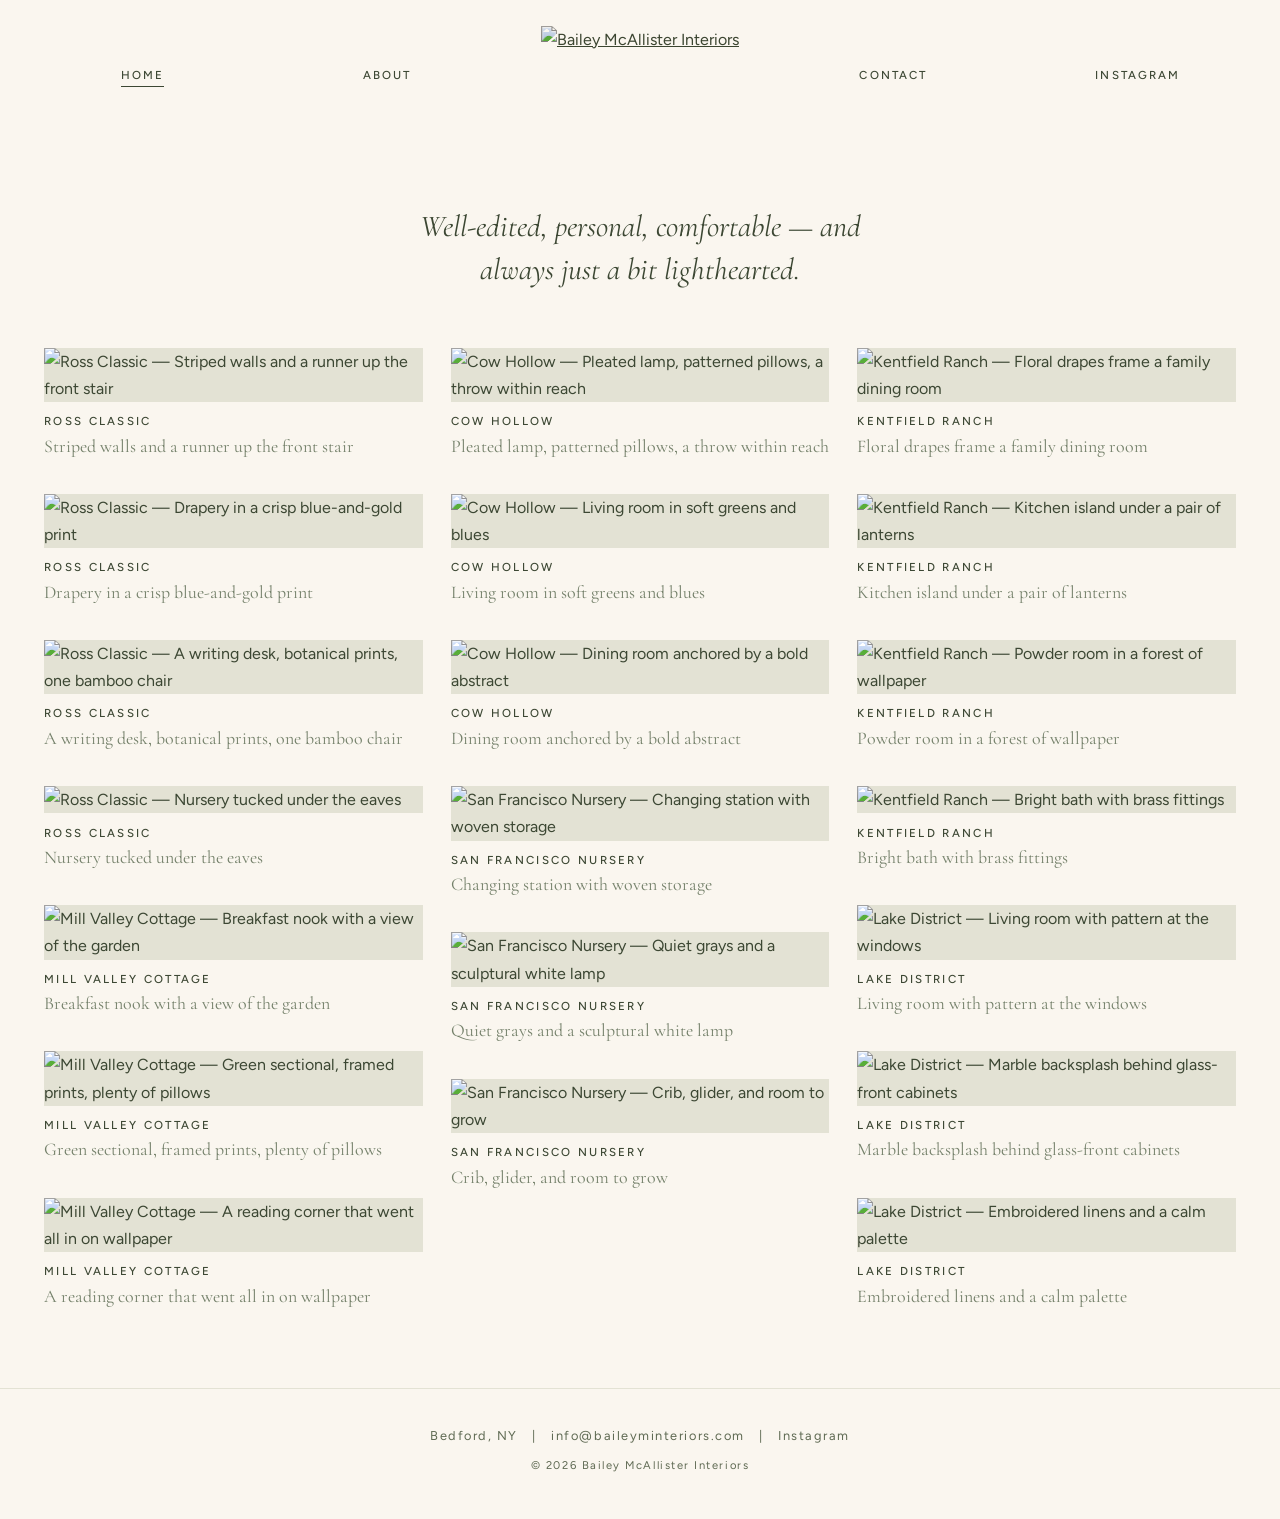
==== index.html @ af2b1b15 "Bigger logo on mobile Co-Authored-By: Claude Opus 5.5 <noreply@anthropic.com> Claude-Session: https:" ====
<!DOCTYPE html>
<html lang="en">
<head>
<meta charset="utf-8">
<meta name="viewport" content="width=device-width, initial-scale=1">
<title>Bailey McAllister Interiors</title>
<meta name="description" content="Bailey McAllister Interiors — interior design based in Bedford, NY.">
<link rel="icon" href="https://images.squarespace-cdn.com/content/v1/5e2e0a40505e2f041271f1c3/1580076147062-CG2EL4K2B5NQVTLT4PPC/BMI_Logo.png?format=750w">
<link rel="preconnect" href="https://fonts.googleapis.com">
<link rel="preconnect" href="https://fonts.gstatic.com" crossorigin>
<link href="https://fonts.googleapis.com/css2?family=Cormorant+Garamond:ital,wght@0,400;1,400&family=Figtree:wght@400;500&display=swap" rel="stylesheet">
<link rel="stylesheet" href="style.css?v=9">
</head>
<body>
<header class="site-header">
  <nav class="nav">
    <span class="slot"><a href="index.html" aria-current="page">Home</a></span>
    <span class="slot"><a href="about.html">About</a></span>
    <a class="logo" href="index.html"><img src="https://images.squarespace-cdn.com/content/v1/5e2e0a40505e2f041271f1c3/1580076147062-CG2EL4K2B5NQVTLT4PPC/BMI_Logo.png?format=750w" alt="Bailey McAllister Interiors"></a>
    <span class="slot"><a href="contact.html">Contact</a></span>
    <span class="slot"><a href="https://www.instagram.com/baileymcallisterinteriors/" target="_blank" rel="noopener">Instagram</a></span>
  </nav>
</header>
<main>
<p class="intro">Well-edited, personal, comfortable — and always just a bit lighthearted.</p>
<section class="gallery">
  <figure><img src="https://images.squarespace-cdn.com/content/v1/5e2e0a40505e2f041271f1c3/4fbb2187-980e-4390-8f5a-5348cb3e3a10/1+bailey-mcallister-interiors-alexander-1185.jpg?format=1000w" alt="Ross Classic — Striped walls and a runner up the front stair"><figcaption><strong>Ross Classic</strong>Striped walls and a runner up the front stair</figcaption></figure>
  <figure><img src="https://images.squarespace-cdn.com/content/v1/5e2e0a40505e2f041271f1c3/7512aab7-9296-4982-a795-554497046baf/5+bailey-mcallister-interiors-alexander-6210.jpg?format=1000w" alt="Ross Classic — Drapery in a crisp blue-and-gold print"><figcaption><strong>Ross Classic</strong>Drapery in a crisp blue-and-gold print</figcaption></figure>
  <figure><img src="https://images.squarespace-cdn.com/content/v1/5e2e0a40505e2f041271f1c3/8a47ce53-6460-4fdb-a033-84047937b92c/9.5+bailey-mcallister-interiors-alexander-6151.jpg?format=1000w" alt="Ross Classic — A writing desk, botanical prints, one bamboo chair"><figcaption><strong>Ross Classic</strong>A writing desk, botanical prints, one bamboo chair</figcaption></figure>
  <figure><img src="https://images.squarespace-cdn.com/content/v1/5e2e0a40505e2f041271f1c3/e3b89e78-4829-49c2-b36e-e7e2da2de53f/13+bailey-mcallister-interiors-alexander-1055.jpg?format=1000w" alt="Ross Classic — Nursery tucked under the eaves"><figcaption><strong>Ross Classic</strong>Nursery tucked under the eaves</figcaption></figure>
  <figure><img src="https://images.squarespace-cdn.com/content/v1/5e2e0a40505e2f041271f1c3/3e4894de-c7c4-4b51-b1d3-e9dac29f270b/4+bailey-mcallister-interiors-0494.jpg?format=1000w" alt="Mill Valley Cottage — Breakfast nook with a view of the garden"><figcaption><strong>Mill Valley Cottage</strong>Breakfast nook with a view of the garden</figcaption></figure>
  <figure><img src="https://images.squarespace-cdn.com/content/v1/5e2e0a40505e2f041271f1c3/989e9b7f-94e4-4d75-bd00-1a64913070bc/2+bailey-mcallister-interiors-0419+COVER+SHOT+FOR+PROJECT.jpg?format=1000w" alt="Mill Valley Cottage — Green sectional, framed prints, plenty of pillows"><figcaption><strong>Mill Valley Cottage</strong>Green sectional, framed prints, plenty of pillows</figcaption></figure>
  <figure><img src="https://images.squarespace-cdn.com/content/v1/5e2e0a40505e2f041271f1c3/da4ce82d-9734-4de1-bb48-2044362b7ca5/7+bailey-mcallister-interiors-luce-5408-1.jpg?format=1000w" alt="Mill Valley Cottage — A reading corner that went all in on wallpaper"><figcaption><strong>Mill Valley Cottage</strong>A reading corner that went all in on wallpaper</figcaption></figure>
  <figure><img src="https://images.squarespace-cdn.com/content/v1/5e2e0a40505e2f041271f1c3/1582687924922-5L5PGG5ARGXIVQK1V7JY/8814WEB.jpg?format=1000w" alt="Cow Hollow — Pleated lamp, patterned pillows, a throw within reach"><figcaption><strong>Cow Hollow</strong>Pleated lamp, patterned pillows, a throw within reach</figcaption></figure>
  <figure><img src="https://images.squarespace-cdn.com/content/v1/5e2e0a40505e2f041271f1c3/1582687924894-C494LALZ639DC7YIYTBY/8718WEB.jpg?format=1000w" alt="Cow Hollow — Living room in soft greens and blues"><figcaption><strong>Cow Hollow</strong>Living room in soft greens and blues</figcaption></figure>
  <figure><img src="https://images.squarespace-cdn.com/content/v1/5e2e0a40505e2f041271f1c3/1582687925018-6FK4EUKJ6QAFSIX44JXG/8778WEB.jpg?format=1000w" alt="Cow Hollow — Dining room anchored by a bold abstract"><figcaption><strong>Cow Hollow</strong>Dining room anchored by a bold abstract</figcaption></figure>
  <figure><img src="https://images.squarespace-cdn.com/content/v1/5e2e0a40505e2f041271f1c3/1581297048466-TQHAI57KYFR06NS85Q4U/13.jpg?format=1000w" alt="San Francisco Nursery — Changing station with woven storage"><figcaption><strong>San Francisco Nursery</strong>Changing station with woven storage</figcaption></figure>
  <figure><img src="https://images.squarespace-cdn.com/content/v1/5e2e0a40505e2f041271f1c3/1580703978927-9Z0AMPI29IPDP7T8F42F/18.jpg?format=1000w" alt="San Francisco Nursery — Quiet grays and a sculptural white lamp"><figcaption><strong>San Francisco Nursery</strong>Quiet grays and a sculptural white lamp</figcaption></figure>
  <figure><img src="https://images.squarespace-cdn.com/content/v1/5e2e0a40505e2f041271f1c3/4511f4c9-dba2-46d9-8907-3604baf53405/Nursery+Cover..jpg?format=1000w" alt="San Francisco Nursery — Crib, glider, and room to grow"><figcaption><strong>San Francisco Nursery</strong>Crib, glider, and room to grow</figcaption></figure>
  <figure><img src="https://images.squarespace-cdn.com/content/v1/5e2e0a40505e2f041271f1c3/fe47d94e-05dc-49c7-b007-6838399dcdf9/2+0386aWEB+COVER+PAGE+FOR+PROJECT.jpg?format=1000w" alt="Kentfield Ranch — Floral drapes frame a family dining room"><figcaption><strong>Kentfield Ranch</strong>Floral drapes frame a family dining room</figcaption></figure>
  <figure><img src="https://images.squarespace-cdn.com/content/v1/5e2e0a40505e2f041271f1c3/6046aa11-7228-4f25-84f3-2d43abcb0103/3+0073aWEB+.jpg?format=1000w" alt="Kentfield Ranch — Kitchen island under a pair of lanterns"><figcaption><strong>Kentfield Ranch</strong>Kitchen island under a pair of lanterns</figcaption></figure>
  <figure><img src="https://images.squarespace-cdn.com/content/v1/5e2e0a40505e2f041271f1c3/8639f5df-6551-4de6-8fa5-f1b2249171bb/7+0664aWEB.jpg?format=1000w" alt="Kentfield Ranch — Powder room in a forest of wallpaper"><figcaption><strong>Kentfield Ranch</strong>Powder room in a forest of wallpaper</figcaption></figure>
  <figure><img src="https://images.squarespace-cdn.com/content/v1/5e2e0a40505e2f041271f1c3/23ab6248-ada9-4fb2-b120-c6d9e3b7f9df/10+0137aWEB.jpg?format=1000w" alt="Kentfield Ranch — Bright bath with brass fittings"><figcaption><strong>Kentfield Ranch</strong>Bright bath with brass fittings</figcaption></figure>
  <figure><img src="https://images.squarespace-cdn.com/content/v1/5e2e0a40505e2f041271f1c3/58f8745f-18f2-4dc6-8d9b-376fec28ee94/1+BaileyMcAllisterInteriors_23rdAve1322-FINAL.jpg?format=1000w" alt="Lake District — Living room with pattern at the windows"><figcaption><strong>Lake District</strong>Living room with pattern at the windows</figcaption></figure>
  <figure><img src="https://images.squarespace-cdn.com/content/v1/5e2e0a40505e2f041271f1c3/c27cfcf3-fff6-42e8-93df-5e42ef8550ee/6+BaileyMcAllisterInteriors_23rdAve1407-FINAL+%281%29.jpg?format=1000w" alt="Lake District — Marble backsplash behind glass-front cabinets"><figcaption><strong>Lake District</strong>Marble backsplash behind glass-front cabinets</figcaption></figure>
  <figure><img src="https://images.squarespace-cdn.com/content/v1/5e2e0a40505e2f041271f1c3/8309962d-c5f6-4d54-8d23-23e6c92d0368/8+BaileyMcAllisterInteriors_23rdAve1249-FINAL.jpg?format=1000w" alt="Lake District — Embroidered linens and a calm palette"><figcaption><strong>Lake District</strong>Embroidered linens and a calm palette</figcaption></figure>
</section>
</main>
<footer class="site-footer">
  Bedford, NY<span class="sep">|</span><a href="mailto:info@baileyminteriors.com">info@baileyminteriors.com</a><span class="sep">|</span><a href="https://www.instagram.com/baileymcallisterinteriors/" target="_blank" rel="noopener">Instagram</a>
  <small>&copy; <span class="yr">2026</span> Bailey McAllister Interiors</small>
  <script>document.querySelectorAll(".yr").forEach(e => e.textContent = new Date().getFullYear());</script>
</footer>
</body>
</html>
---- style.css ----
:root {
  --ink: #3c4733;
  --muted: #5f6a53;
  --line: #e3e2d4;
  --bg: #faf6ef;
  --serif: "Cormorant Garamond", Georgia, serif;
  --sans: "Figtree", "Helvetica Neue", Arial, sans-serif;
}
* { box-sizing: border-box; }
html, body { margin: 0; }
body {
  background: var(--bg);
  color: var(--ink);
  font-family: var(--sans);
  font-weight: 400;
  font-size: 16px;
  line-height: 1.7;
  -webkit-font-smoothing: antialiased;
}
a { color: inherit; }
img { display: block; max-width: 100%; }

/* Header — fixed, logo centered, links spread evenly (Henley-style) */
.site-header {
  position: fixed;
  inset: 0 0 auto 0;
  z-index: 10;
  background: var(--bg);
  padding: 1.6rem 1.25rem 1.3rem;
}
.nav {
  display: grid;
  grid-template-columns: 1fr 1fr auto 1fr 1fr;
  align-items: center;
  max-width: 1400px;
  margin: 0 auto;
}
.slot { text-align: center; }
.logo { padding: 0 2rem; }
.logo img { height: 96px; width: auto; mix-blend-mode: multiply; }
.nav .slot a {
  text-decoration: none;
  font-size: .72rem;
  font-weight: 500;
  letter-spacing: .18em;
  text-transform: uppercase;
  padding-bottom: 4px;
  border-bottom: 1px solid transparent;
  transition: border-color .2s;
}
.nav .slot a:hover, .nav .slot a[aria-current="page"] { border-color: currentColor; }

/* guard for stale cached pages from the first version */
.site-header svg { width: 18px; height: 18px; }

main { max-width: 1240px; margin: 0 auto; padding: calc(96px + 2.9rem + 3.5rem) 1.5rem 5rem; }

/* Home gallery */
.intro {
  text-align: center;
  font-family: var(--serif);
  font-size: clamp(1.4rem, 2.6vw, 1.9rem);
  font-weight: 400;
  font-style: italic;
  max-width: 34ch;
  margin: .5rem auto 3.5rem;
  line-height: 1.4;
}
.gallery {
  columns: 3 320px;
  column-gap: 1.75rem;
}
.gallery figure {
  break-inside: avoid;
  margin: 0 0 2.25rem;
}
.gallery img { width: 100%; height: auto; background: var(--line); }
.gallery figcaption {
  margin-top: .7rem;
  font-family: var(--serif);
  font-size: 1.12rem;
  line-height: 1.35;
  color: #74806a;
}
.gallery figcaption strong {
  display: block;
  margin-bottom: .2rem;
  color: var(--ink);
  font-family: var(--sans);
  font-weight: 500;
  font-size: .72rem;
  line-height: 1.5;
  letter-spacing: .2em;
  text-transform: uppercase;
}

/* About */
.about {
  display: grid;
  grid-template-columns: minmax(0, 5fr) minmax(0, 6fr);
  gap: 4rem;
  align-items: start;
  max-width: 1080px;
  margin: 1rem auto 0;
}
.about img { width: 100%; height: auto; }
.about h1, .contact h1 {
  font-family: var(--serif);
  font-weight: 400;
  font-size: 2.6rem;
  margin: 0 0 1.25rem;
  line-height: 1.15;
}
.about p { margin: 0 0 1.2rem; }

/* Contact */
.contact { text-align: center; max-width: 560px; margin: 3rem auto; }
.contact p { color: var(--ink); }
.button {
  display: inline-block;
  margin-top: 1.5rem;
  padding: .95rem 2.2rem;
  border: 1px solid var(--ink);
  text-decoration: none;
  font-size: .78rem;
  letter-spacing: .22em;
  text-transform: uppercase;
  transition: background .2s, color .2s;
}
.button:hover { background: var(--ink); color: var(--bg); }

/* Footer */
.site-footer {
  border-top: 1px solid var(--line);
  padding: 2.25rem 1.5rem 2.75rem;
  text-align: center;
  font-size: .8rem;
  letter-spacing: .12em;
  color: var(--muted);
}
.site-footer a { text-decoration: none; }
.site-footer a:hover { color: var(--ink); }
.site-footer .sep { margin: 0 .9rem; }
.site-footer small { display: block; margin-top: .6rem; font-size: .7rem; }

@media (max-width: 760px) {
  .about { grid-template-columns: 1fr; gap: 2rem; }
  .about h1, .contact h1 { font-size: 2.1rem; }
}

/* Phones: logo on its own row, four links evenly beneath */
@media (max-width: 600px) {
  .site-header { padding: 1rem .75rem .8rem; }
  .nav {
    grid-template-columns: repeat(4, 1fr);
    grid-template-areas: "logo logo logo logo";
    row-gap: .8rem;
  }
  .logo { grid-area: logo; justify-self: center; padding: 0; }
  .logo img { height: 84px; }
  .nav .slot a { font-size: .66rem; letter-spacing: .12em; }
  main { padding: calc(84px + 1.8rem + 1.6rem + 2.5rem) 1.1rem 3.5rem; }
  .intro { margin-bottom: 2.25rem; }
  .gallery { columns: 1; }
  .gallery figure { margin-bottom: 1.75rem; }
  .contact { margin: 1.5rem auto; }
  .button { padding: .9rem 1.2rem; letter-spacing: .14em; font-size: .72rem; max-width: 100%; }
  .site-footer .sep { display: block; height: .35rem; visibility: hidden; }
}
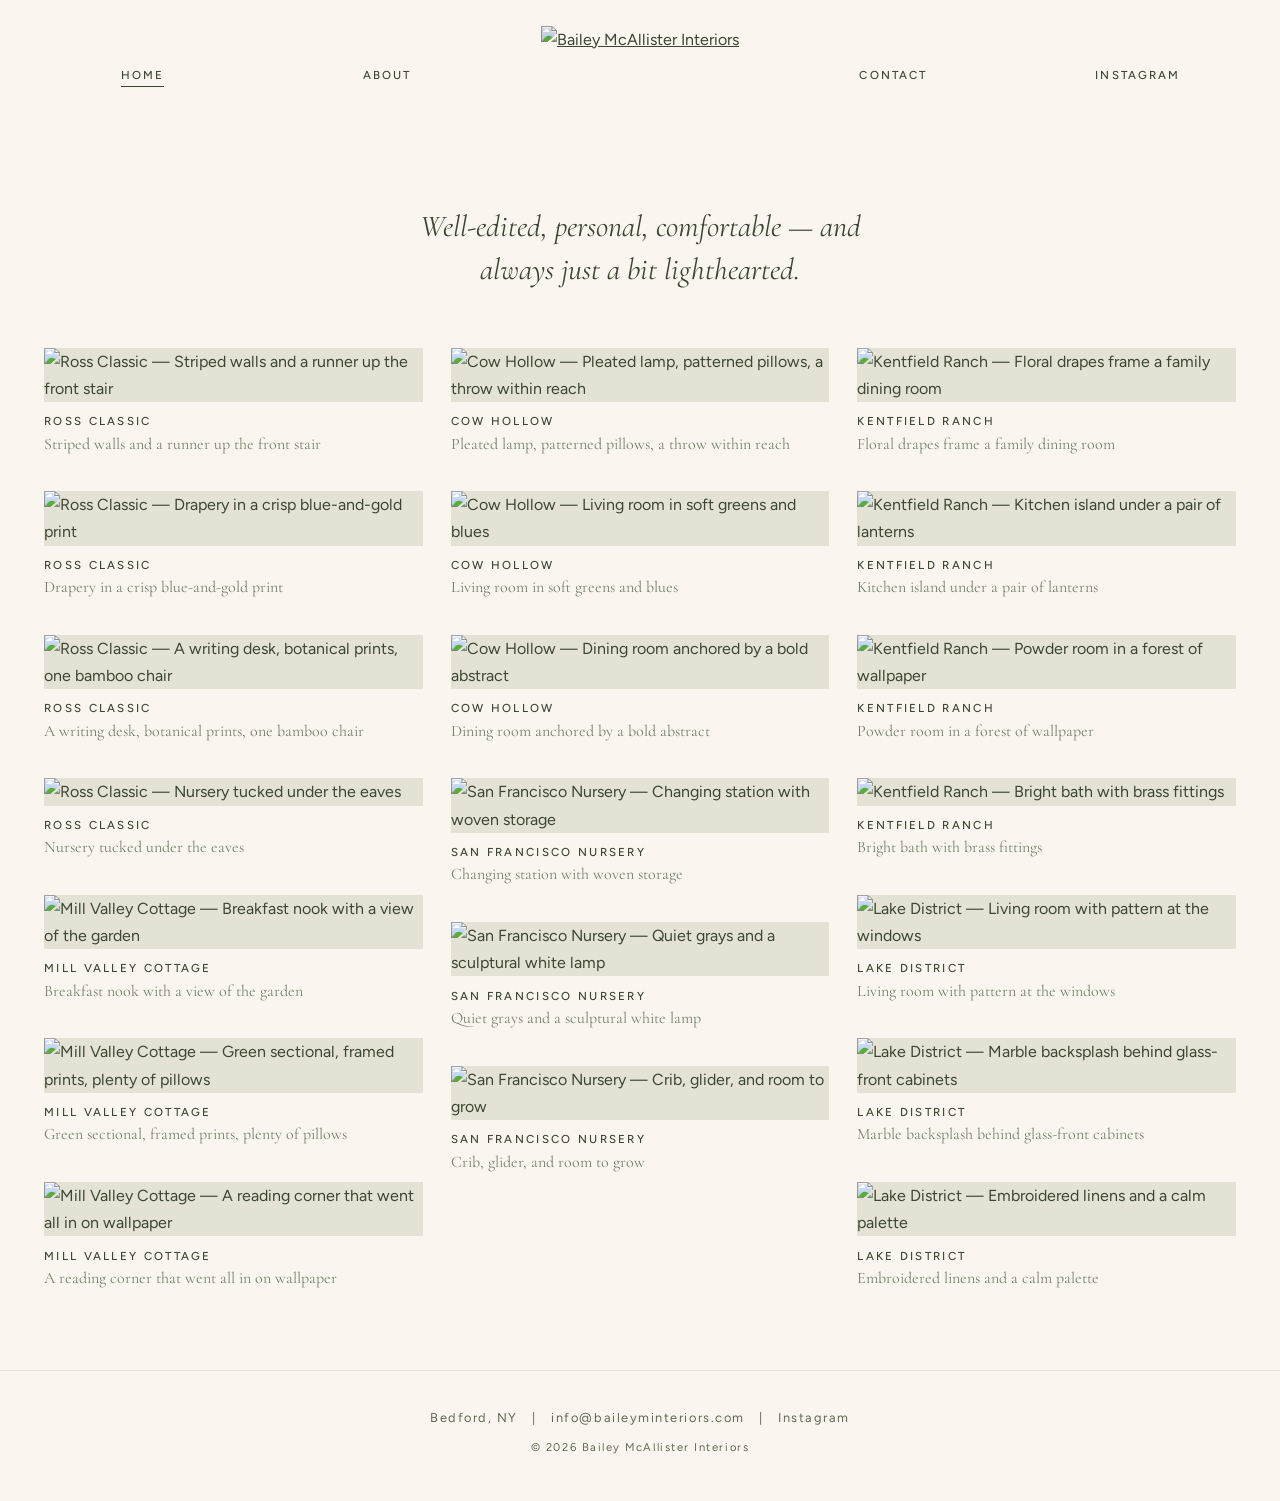
==== commit 58a09e33: "Smaller serif captions Co-Authored-By: Claude Opus 5.5 <noreply@anthropic.com> Claude-Session: https" ====
--- a/index.html
+++ b/index.html
@@ -9,7 +9,7 @@
 <link rel="preconnect" href="https://fonts.googleapis.com">
 <link rel="preconnect" href="https://fonts.gstatic.com" crossorigin>
 <link href="https://fonts.googleapis.com/css2?family=Cormorant+Garamond:ital,wght@0,400;1,400&family=Figtree:wght@400;500&display=swap" rel="stylesheet">
-<link rel="stylesheet" href="style.css?v=9">
+<link rel="stylesheet" href="style.css?v=10">
 </head>
 <body>
 <header class="site-header">
--- a/style.css
+++ b/style.css
@@ -78,7 +78,7 @@
 .gallery figcaption {
   margin-top: .7rem;
   font-family: var(--serif);
-  font-size: 1.12rem;
+  font-size: 1rem;
   line-height: 1.35;
   color: #74806a;
 }
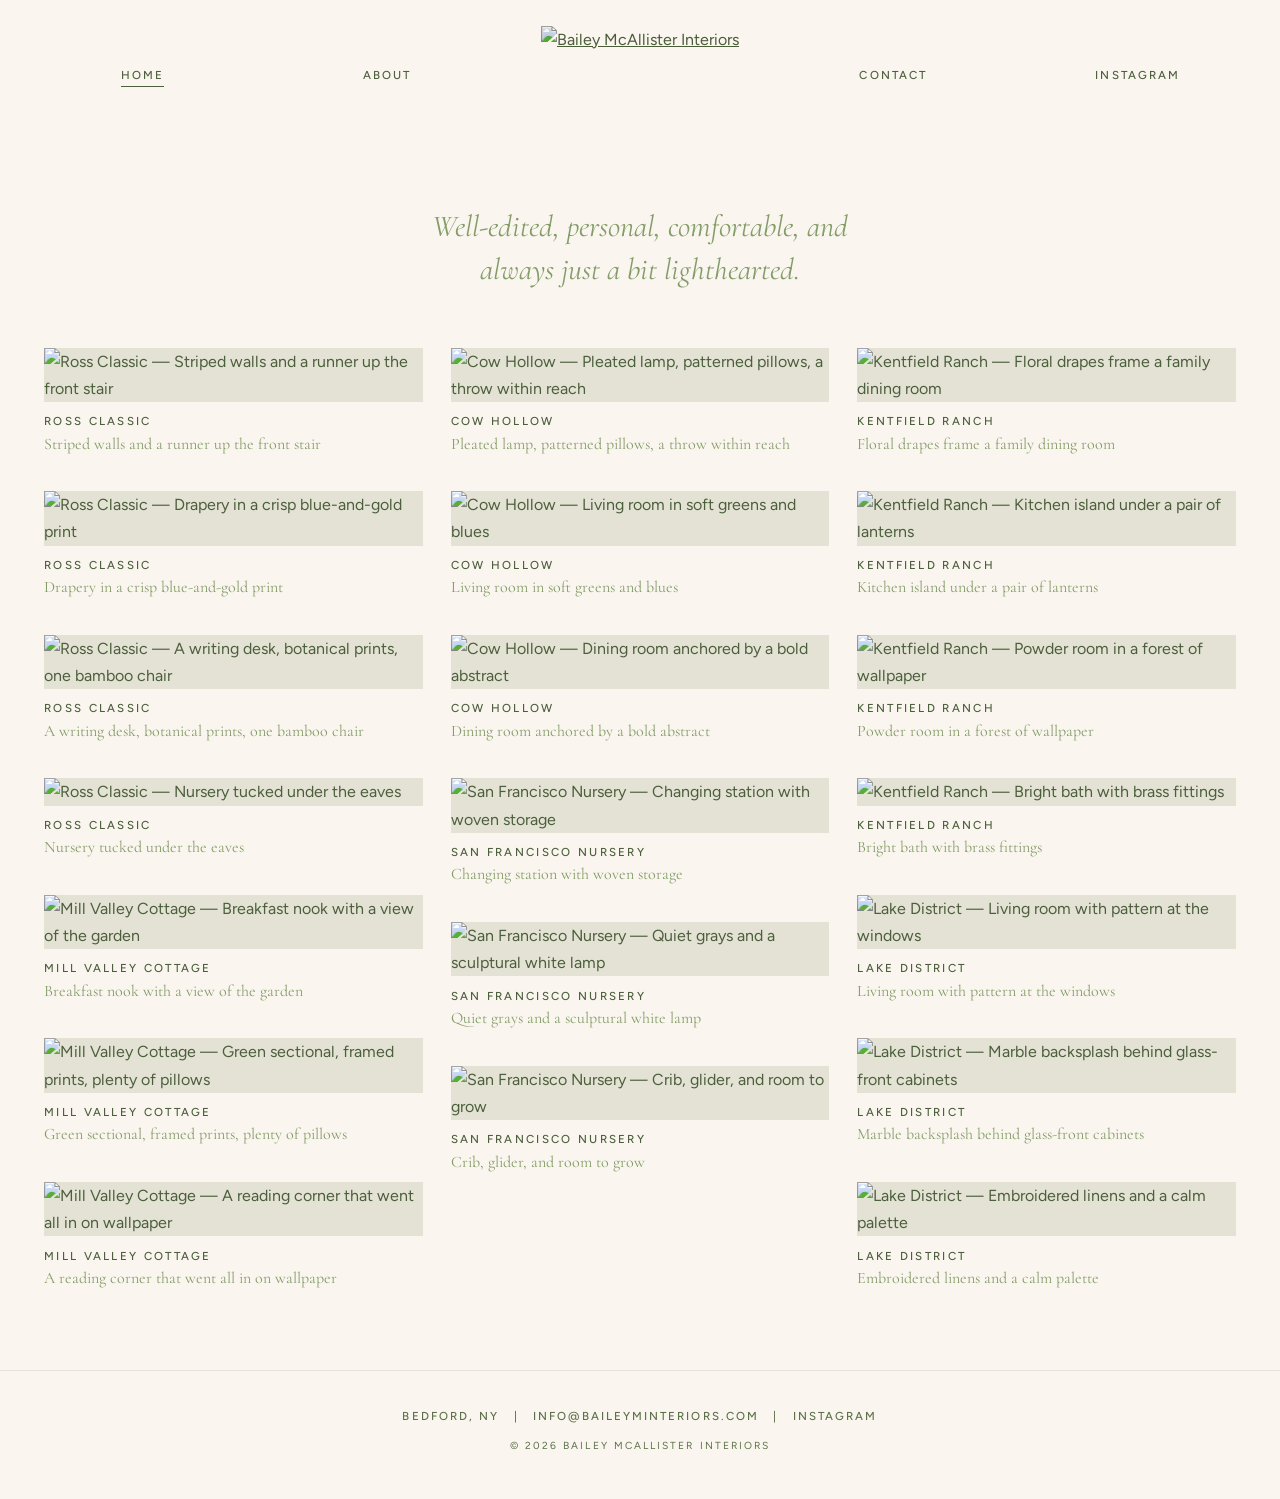
==== commit 0d973a0b: "Logo green display type, photo lightbox, caps footer with underline hover, tagline without em dash C" ====
--- a/index.html
+++ b/index.html
@@ -9,7 +9,7 @@
 <link rel="preconnect" href="https://fonts.googleapis.com">
 <link rel="preconnect" href="https://fonts.gstatic.com" crossorigin>
 <link href="https://fonts.googleapis.com/css2?family=Cormorant+Garamond:ital,wght@0,400;1,400&family=Figtree:wght@400;500&display=swap" rel="stylesheet">
-<link rel="stylesheet" href="style.css?v=10">
+<link rel="stylesheet" href="style.css?v=12">
 </head>
 <body>
 <header class="site-header">
@@ -22,7 +22,7 @@
   </nav>
 </header>
 <main>
-<p class="intro">Well-edited, personal, comfortable — and always just a bit lighthearted.</p>
+<p class="intro">Well-edited, personal, comfortable, and always just a bit lighthearted.</p>
 <section class="gallery">
   <figure><img src="https://images.squarespace-cdn.com/content/v1/5e2e0a40505e2f041271f1c3/4fbb2187-980e-4390-8f5a-5348cb3e3a10/1+bailey-mcallister-interiors-alexander-1185.jpg?format=1000w" alt="Ross Classic — Striped walls and a runner up the front stair"><figcaption><strong>Ross Classic</strong>Striped walls and a runner up the front stair</figcaption></figure>
   <figure><img src="https://images.squarespace-cdn.com/content/v1/5e2e0a40505e2f041271f1c3/7512aab7-9296-4982-a795-554497046baf/5+bailey-mcallister-interiors-alexander-6210.jpg?format=1000w" alt="Ross Classic — Drapery in a crisp blue-and-gold print"><figcaption><strong>Ross Classic</strong>Drapery in a crisp blue-and-gold print</figcaption></figure>
@@ -50,6 +50,7 @@
   Bedford, NY<span class="sep">|</span><a href="mailto:info@baileyminteriors.com">info@baileyminteriors.com</a><span class="sep">|</span><a href="https://www.instagram.com/baileymcallisterinteriors/" target="_blank" rel="noopener">Instagram</a>
   <small>&copy; <span class="yr">2026</span> Bailey McAllister Interiors</small>
   <script>document.querySelectorAll(".yr").forEach(e => e.textContent = new Date().getFullYear());</script>
+  <script src="lightbox.js?v=1" defer></script>
 </footer>
 </body>
 </html>
--- a/style.css
+++ b/style.css
@@ -1,6 +1,7 @@
 :root {
-  --ink: #3c4733;
-  --muted: #5f6a53;
+  --ink: #4c5f3c;
+  --logo: #849c68;
+  --muted: #5c7148;
   --line: #e3e2d4;
   --bg: #faf6ef;
   --serif: "Cormorant Garamond", Georgia, serif;
@@ -50,6 +51,31 @@
 }
 .nav .slot a:hover, .nav .slot a[aria-current="page"] { border-color: currentColor; }
 
+/* Lightbox */
+.gallery img { cursor: zoom-in; }
+.lightbox {
+  position: fixed; inset: 0; z-index: 50;
+  display: none; flex-direction: column; align-items: center; justify-content: center;
+  gap: 1rem; padding: 3.5rem 4.5rem 2rem;
+  background: rgba(250, 246, 239, .97);
+}
+.lightbox.open { display: flex; }
+.lightbox img { max-width: 100%; max-height: calc(100vh - 9rem); width: auto; height: auto; cursor: zoom-out; }
+.lightbox .lb-cap { text-align: center; font-family: var(--serif); color: var(--logo); font-size: 1.05rem; }
+.lightbox .lb-cap strong { display: block; font-family: var(--sans); font-weight: 500; font-size: .72rem; letter-spacing: .2em; text-transform: uppercase; color: var(--ink); }
+.lightbox button {
+  position: absolute; background: none; border: 0; cursor: pointer;
+  color: var(--ink); font: 300 2rem/1 var(--sans); padding: .75rem;
+}
+.lb-close { top: .75rem; right: 1rem; }
+.lb-prev { left: .75rem; top: 50%; transform: translateY(-50%); }
+.lb-next { right: .75rem; top: 50%; transform: translateY(-50%); }
+body.lb-open { overflow: hidden; }
+@media (max-width: 600px) {
+  .lightbox { padding: 3.5rem .75rem 1.5rem; }
+  .lb-prev, .lb-next { top: auto; bottom: .5rem; transform: none; }
+}
+
 /* guard for stale cached pages from the first version */
 .site-header svg { width: 18px; height: 18px; }
 
@@ -65,6 +91,7 @@
   max-width: 34ch;
   margin: .5rem auto 3.5rem;
   line-height: 1.4;
+  color: var(--logo);
 }
 .gallery {
   columns: 3 320px;
@@ -80,7 +107,7 @@
   font-family: var(--serif);
   font-size: 1rem;
   line-height: 1.35;
-  color: #74806a;
+  color: var(--logo);
 }
 .gallery figcaption strong {
   display: block;
@@ -110,6 +137,7 @@
   font-size: 2.6rem;
   margin: 0 0 1.25rem;
   line-height: 1.15;
+  color: var(--logo);
 }
 .about p { margin: 0 0 1.2rem; }
 
@@ -134,14 +162,16 @@
   border-top: 1px solid var(--line);
   padding: 2.25rem 1.5rem 2.75rem;
   text-align: center;
-  font-size: .8rem;
-  letter-spacing: .12em;
+  font-size: .72rem;
+  font-weight: 500;
+  letter-spacing: .18em;
+  text-transform: uppercase;
   color: var(--muted);
 }
-.site-footer a { text-decoration: none; }
-.site-footer a:hover { color: var(--ink); }
+.site-footer a { text-decoration: none; text-underline-offset: 3px; }
+.site-footer a:hover { text-decoration: underline; }
 .site-footer .sep { margin: 0 .9rem; }
-.site-footer small { display: block; margin-top: .6rem; font-size: .7rem; }
+.site-footer small { display: block; margin-top: .7rem; font-size: .64rem; font-weight: 400; }
 
 @media (max-width: 760px) {
   .about { grid-template-columns: 1fr; gap: 2rem; }
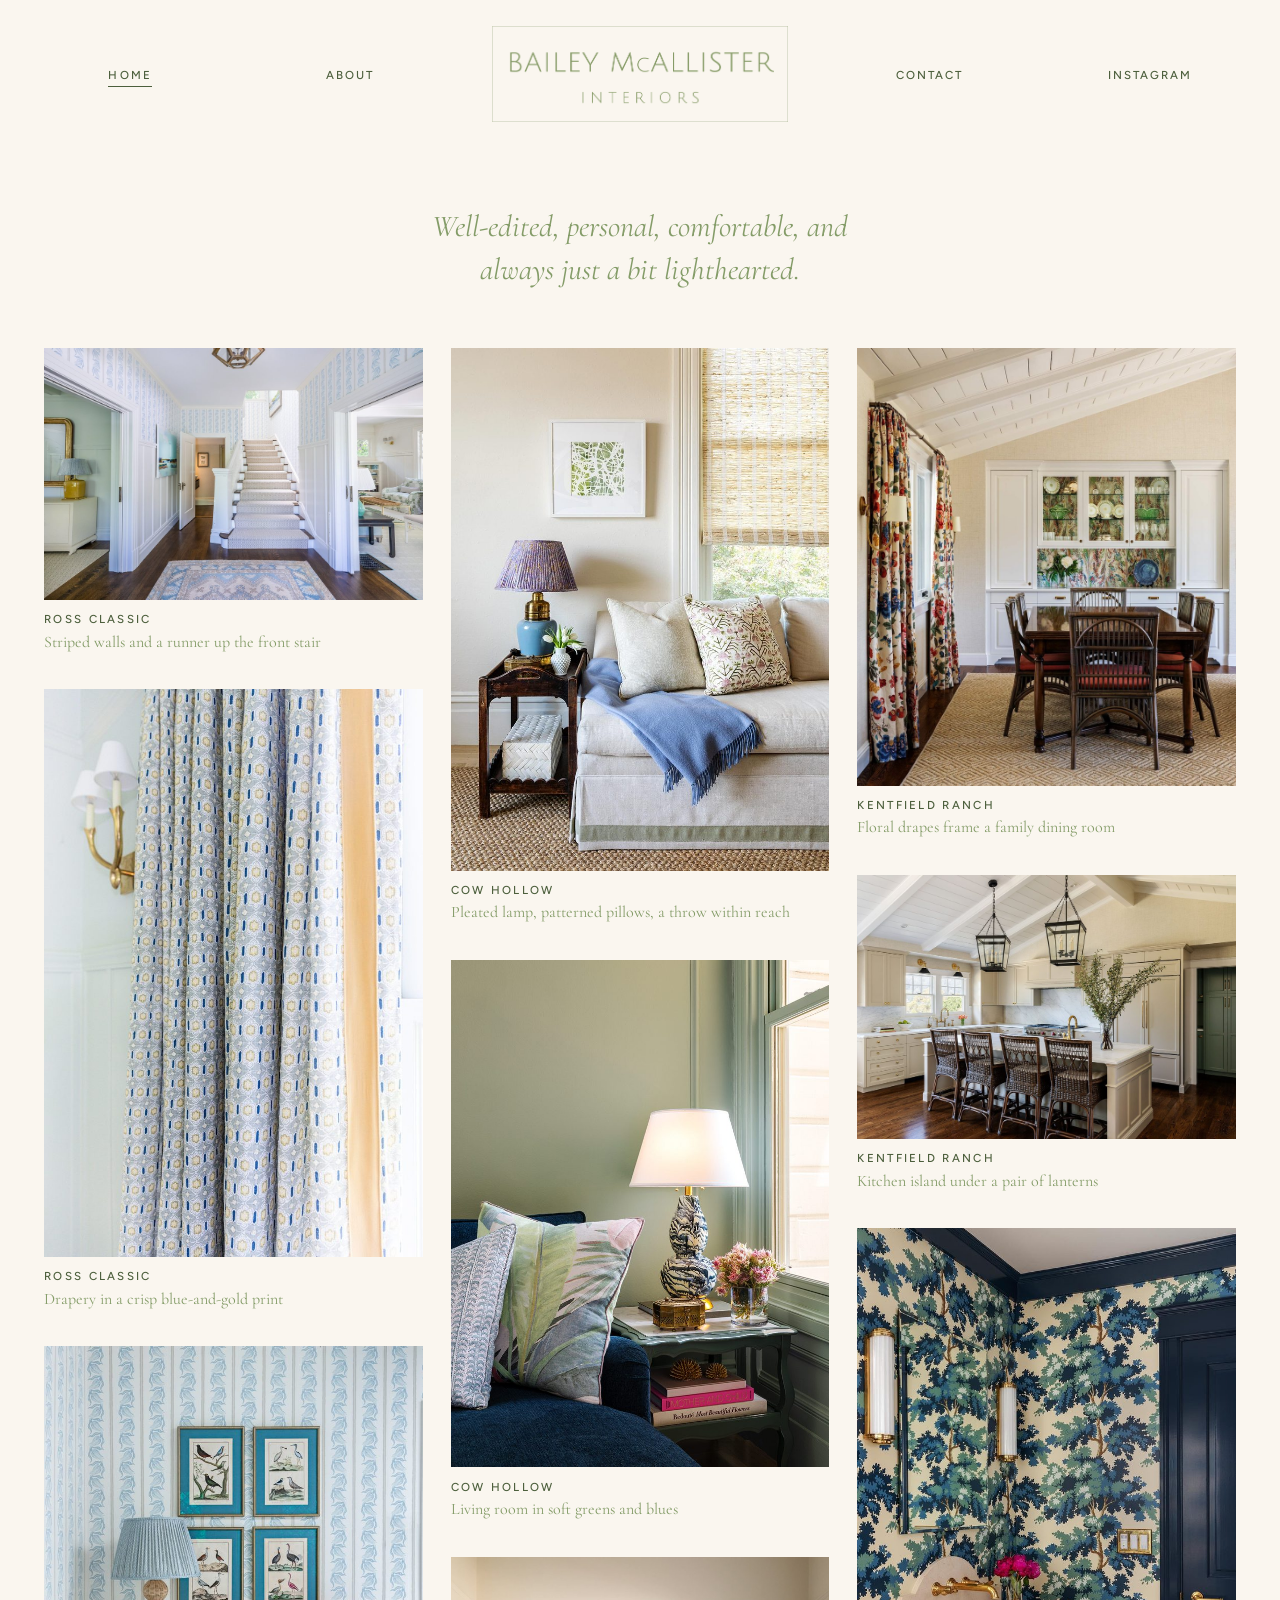
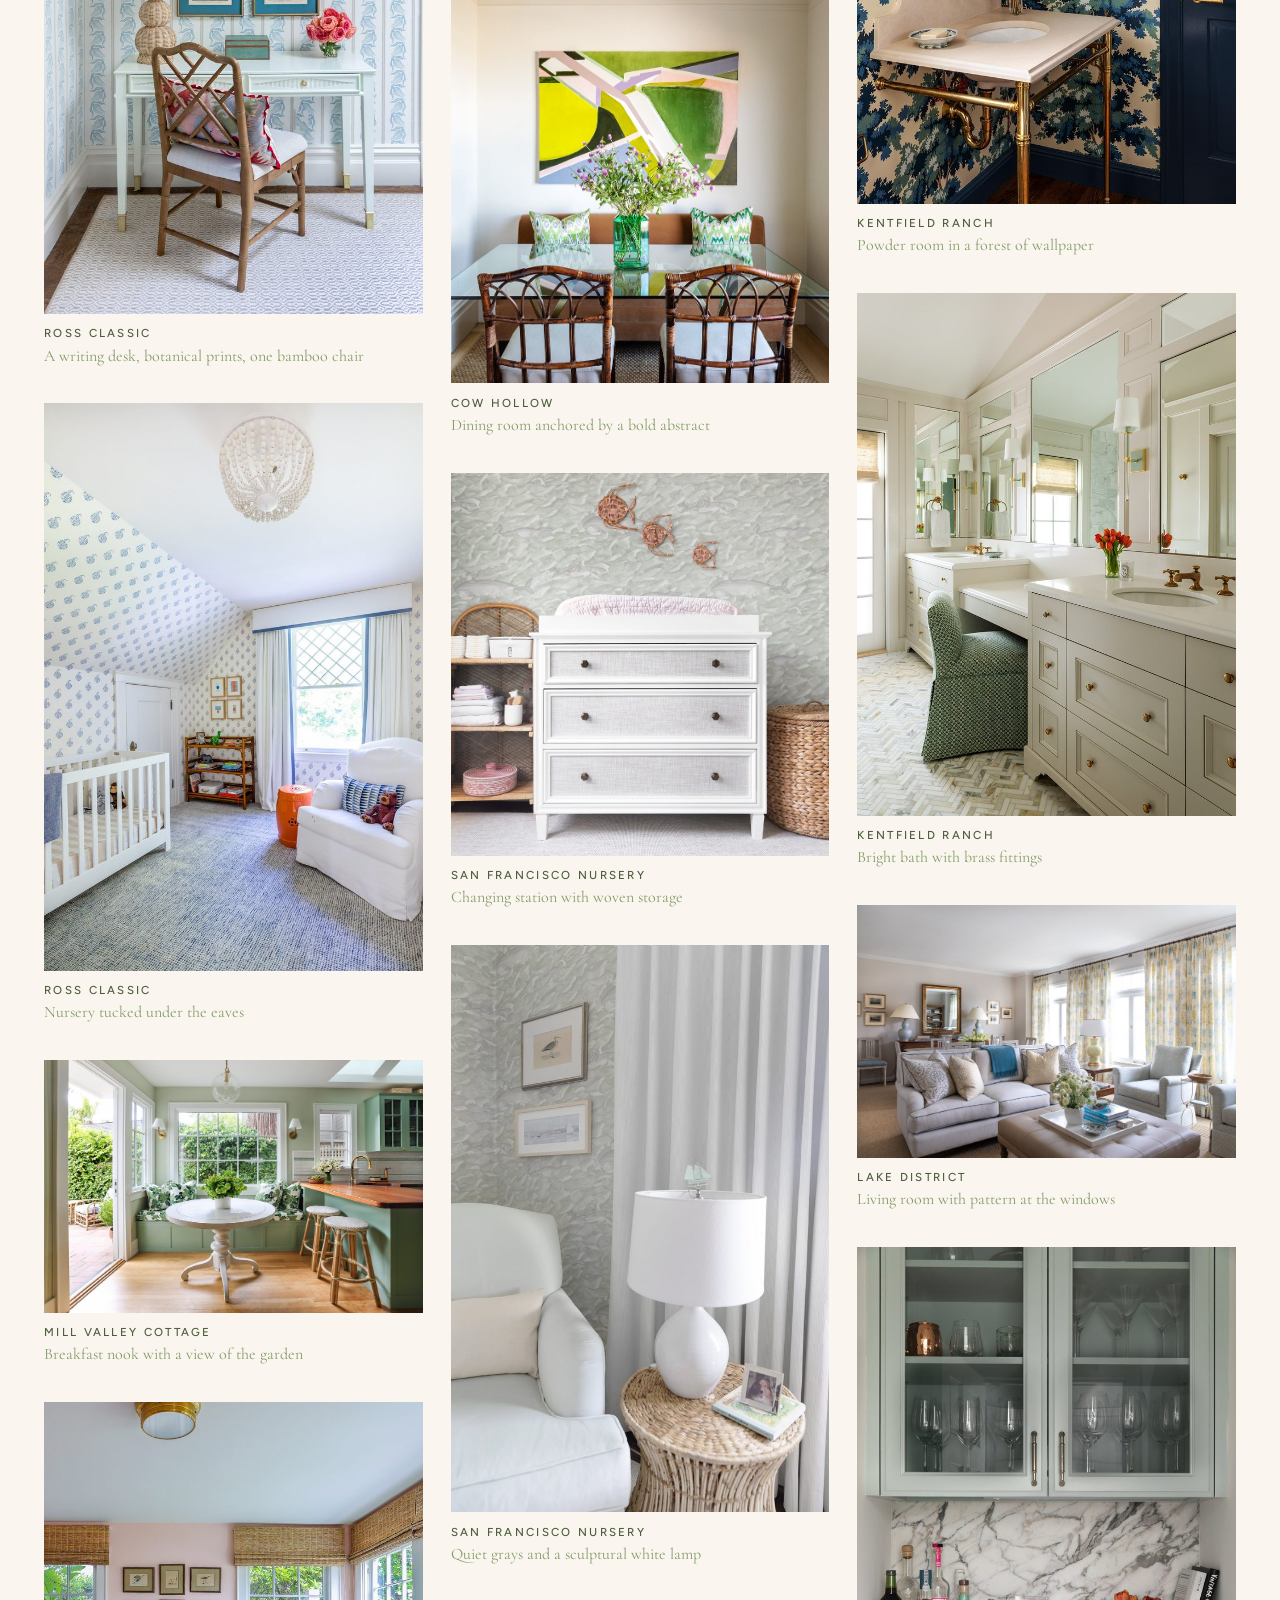
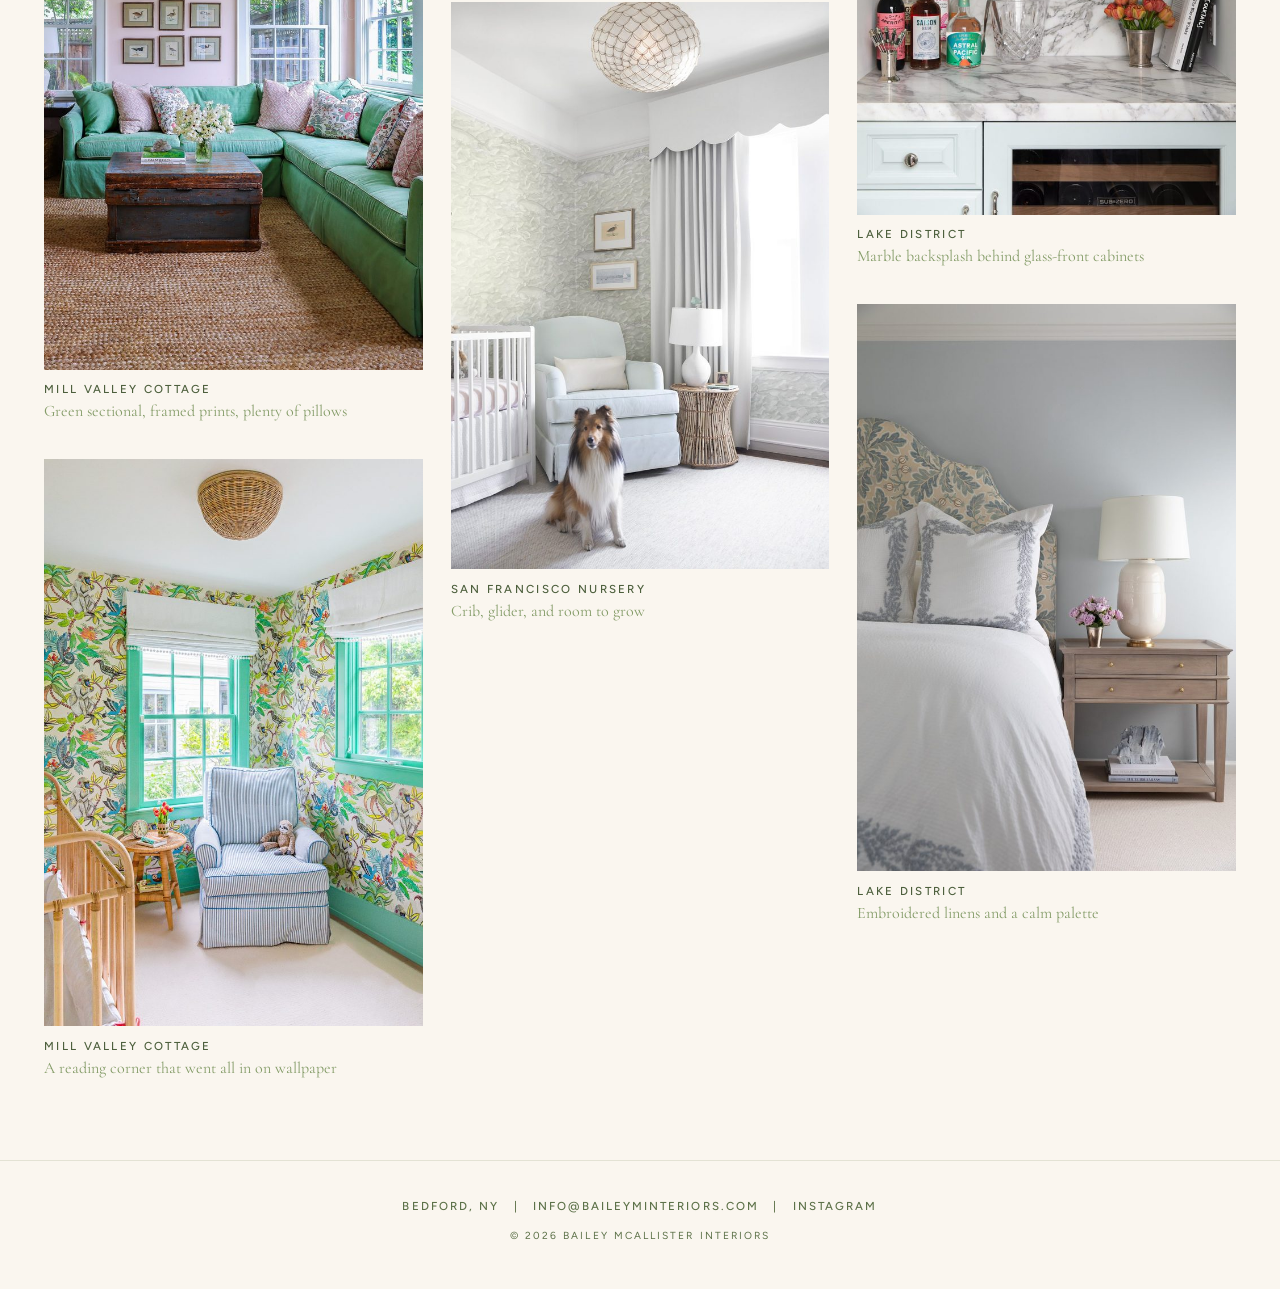
==== commit a416cc03: "Tidy photos (resize and grid copies)" ====
--- a/index.html
+++ b/index.html
@@ -5,7 +5,7 @@
 <meta name="viewport" content="width=device-width, initial-scale=1">
 <title>Bailey McAllister Interiors</title>
 <meta name="description" content="Bailey McAllister Interiors — interior design based in Bedford, NY.">
-<link rel="icon" href="https://images.squarespace-cdn.com/content/v1/5e2e0a40505e2f041271f1c3/1580076147062-CG2EL4K2B5NQVTLT4PPC/BMI_Logo.png?format=750w">
+<link rel="icon" href="images/bmi-logo.png">
 <link rel="preconnect" href="https://fonts.googleapis.com">
 <link rel="preconnect" href="https://fonts.gstatic.com" crossorigin>
 <link href="https://fonts.googleapis.com/css2?family=Cormorant+Garamond:ital,wght@0,400;1,400&family=Figtree:wght@400;500&display=swap" rel="stylesheet">
@@ -16,41 +16,20 @@
   <nav class="nav">
     <span class="slot"><a href="index.html" aria-current="page">Home</a></span>
     <span class="slot"><a href="about.html">About</a></span>
-    <a class="logo" href="index.html"><img src="https://images.squarespace-cdn.com/content/v1/5e2e0a40505e2f041271f1c3/1580076147062-CG2EL4K2B5NQVTLT4PPC/BMI_Logo.png?format=750w" alt="Bailey McAllister Interiors"></a>
+    <a class="logo" href="index.html"><img src="images/bmi-logo.png" alt="Bailey McAllister Interiors"></a>
     <span class="slot"><a href="contact.html">Contact</a></span>
-    <span class="slot"><a href="https://www.instagram.com/baileymcallisterinteriors/" target="_blank" rel="noopener">Instagram</a></span>
+    <span class="slot"><a href="https://www.instagram.com/baileymcallisterinteriors/" target="_blank" rel="noopener" data-field="instagram">Instagram</a></span>
   </nav>
 </header>
 <main>
-<p class="intro">Well-edited, personal, comfortable, and always just a bit lighthearted.</p>
-<section class="gallery">
-  <figure><img src="https://images.squarespace-cdn.com/content/v1/5e2e0a40505e2f041271f1c3/4fbb2187-980e-4390-8f5a-5348cb3e3a10/1+bailey-mcallister-interiors-alexander-1185.jpg?format=1000w" alt="Ross Classic — Striped walls and a runner up the front stair"><figcaption><strong>Ross Classic</strong>Striped walls and a runner up the front stair</figcaption></figure>
-  <figure><img src="https://images.squarespace-cdn.com/content/v1/5e2e0a40505e2f041271f1c3/7512aab7-9296-4982-a795-554497046baf/5+bailey-mcallister-interiors-alexander-6210.jpg?format=1000w" alt="Ross Classic — Drapery in a crisp blue-and-gold print"><figcaption><strong>Ross Classic</strong>Drapery in a crisp blue-and-gold print</figcaption></figure>
-  <figure><img src="https://images.squarespace-cdn.com/content/v1/5e2e0a40505e2f041271f1c3/8a47ce53-6460-4fdb-a033-84047937b92c/9.5+bailey-mcallister-interiors-alexander-6151.jpg?format=1000w" alt="Ross Classic — A writing desk, botanical prints, one bamboo chair"><figcaption><strong>Ross Classic</strong>A writing desk, botanical prints, one bamboo chair</figcaption></figure>
-  <figure><img src="https://images.squarespace-cdn.com/content/v1/5e2e0a40505e2f041271f1c3/e3b89e78-4829-49c2-b36e-e7e2da2de53f/13+bailey-mcallister-interiors-alexander-1055.jpg?format=1000w" alt="Ross Classic — Nursery tucked under the eaves"><figcaption><strong>Ross Classic</strong>Nursery tucked under the eaves</figcaption></figure>
-  <figure><img src="https://images.squarespace-cdn.com/content/v1/5e2e0a40505e2f041271f1c3/3e4894de-c7c4-4b51-b1d3-e9dac29f270b/4+bailey-mcallister-interiors-0494.jpg?format=1000w" alt="Mill Valley Cottage — Breakfast nook with a view of the garden"><figcaption><strong>Mill Valley Cottage</strong>Breakfast nook with a view of the garden</figcaption></figure>
-  <figure><img src="https://images.squarespace-cdn.com/content/v1/5e2e0a40505e2f041271f1c3/989e9b7f-94e4-4d75-bd00-1a64913070bc/2+bailey-mcallister-interiors-0419+COVER+SHOT+FOR+PROJECT.jpg?format=1000w" alt="Mill Valley Cottage — Green sectional, framed prints, plenty of pillows"><figcaption><strong>Mill Valley Cottage</strong>Green sectional, framed prints, plenty of pillows</figcaption></figure>
-  <figure><img src="https://images.squarespace-cdn.com/content/v1/5e2e0a40505e2f041271f1c3/da4ce82d-9734-4de1-bb48-2044362b7ca5/7+bailey-mcallister-interiors-luce-5408-1.jpg?format=1000w" alt="Mill Valley Cottage — A reading corner that went all in on wallpaper"><figcaption><strong>Mill Valley Cottage</strong>A reading corner that went all in on wallpaper</figcaption></figure>
-  <figure><img src="https://images.squarespace-cdn.com/content/v1/5e2e0a40505e2f041271f1c3/1582687924922-5L5PGG5ARGXIVQK1V7JY/8814WEB.jpg?format=1000w" alt="Cow Hollow — Pleated lamp, patterned pillows, a throw within reach"><figcaption><strong>Cow Hollow</strong>Pleated lamp, patterned pillows, a throw within reach</figcaption></figure>
-  <figure><img src="https://images.squarespace-cdn.com/content/v1/5e2e0a40505e2f041271f1c3/1582687924894-C494LALZ639DC7YIYTBY/8718WEB.jpg?format=1000w" alt="Cow Hollow — Living room in soft greens and blues"><figcaption><strong>Cow Hollow</strong>Living room in soft greens and blues</figcaption></figure>
-  <figure><img src="https://images.squarespace-cdn.com/content/v1/5e2e0a40505e2f041271f1c3/1582687925018-6FK4EUKJ6QAFSIX44JXG/8778WEB.jpg?format=1000w" alt="Cow Hollow — Dining room anchored by a bold abstract"><figcaption><strong>Cow Hollow</strong>Dining room anchored by a bold abstract</figcaption></figure>
-  <figure><img src="https://images.squarespace-cdn.com/content/v1/5e2e0a40505e2f041271f1c3/1581297048466-TQHAI57KYFR06NS85Q4U/13.jpg?format=1000w" alt="San Francisco Nursery — Changing station with woven storage"><figcaption><strong>San Francisco Nursery</strong>Changing station with woven storage</figcaption></figure>
-  <figure><img src="https://images.squarespace-cdn.com/content/v1/5e2e0a40505e2f041271f1c3/1580703978927-9Z0AMPI29IPDP7T8F42F/18.jpg?format=1000w" alt="San Francisco Nursery — Quiet grays and a sculptural white lamp"><figcaption><strong>San Francisco Nursery</strong>Quiet grays and a sculptural white lamp</figcaption></figure>
-  <figure><img src="https://images.squarespace-cdn.com/content/v1/5e2e0a40505e2f041271f1c3/4511f4c9-dba2-46d9-8907-3604baf53405/Nursery+Cover..jpg?format=1000w" alt="San Francisco Nursery — Crib, glider, and room to grow"><figcaption><strong>San Francisco Nursery</strong>Crib, glider, and room to grow</figcaption></figure>
-  <figure><img src="https://images.squarespace-cdn.com/content/v1/5e2e0a40505e2f041271f1c3/fe47d94e-05dc-49c7-b007-6838399dcdf9/2+0386aWEB+COVER+PAGE+FOR+PROJECT.jpg?format=1000w" alt="Kentfield Ranch — Floral drapes frame a family dining room"><figcaption><strong>Kentfield Ranch</strong>Floral drapes frame a family dining room</figcaption></figure>
-  <figure><img src="https://images.squarespace-cdn.com/content/v1/5e2e0a40505e2f041271f1c3/6046aa11-7228-4f25-84f3-2d43abcb0103/3+0073aWEB+.jpg?format=1000w" alt="Kentfield Ranch — Kitchen island under a pair of lanterns"><figcaption><strong>Kentfield Ranch</strong>Kitchen island under a pair of lanterns</figcaption></figure>
-  <figure><img src="https://images.squarespace-cdn.com/content/v1/5e2e0a40505e2f041271f1c3/8639f5df-6551-4de6-8fa5-f1b2249171bb/7+0664aWEB.jpg?format=1000w" alt="Kentfield Ranch — Powder room in a forest of wallpaper"><figcaption><strong>Kentfield Ranch</strong>Powder room in a forest of wallpaper</figcaption></figure>
-  <figure><img src="https://images.squarespace-cdn.com/content/v1/5e2e0a40505e2f041271f1c3/23ab6248-ada9-4fb2-b120-c6d9e3b7f9df/10+0137aWEB.jpg?format=1000w" alt="Kentfield Ranch — Bright bath with brass fittings"><figcaption><strong>Kentfield Ranch</strong>Bright bath with brass fittings</figcaption></figure>
-  <figure><img src="https://images.squarespace-cdn.com/content/v1/5e2e0a40505e2f041271f1c3/58f8745f-18f2-4dc6-8d9b-376fec28ee94/1+BaileyMcAllisterInteriors_23rdAve1322-FINAL.jpg?format=1000w" alt="Lake District — Living room with pattern at the windows"><figcaption><strong>Lake District</strong>Living room with pattern at the windows</figcaption></figure>
-  <figure><img src="https://images.squarespace-cdn.com/content/v1/5e2e0a40505e2f041271f1c3/c27cfcf3-fff6-42e8-93df-5e42ef8550ee/6+BaileyMcAllisterInteriors_23rdAve1407-FINAL+%281%29.jpg?format=1000w" alt="Lake District — Marble backsplash behind glass-front cabinets"><figcaption><strong>Lake District</strong>Marble backsplash behind glass-front cabinets</figcaption></figure>
-  <figure><img src="https://images.squarespace-cdn.com/content/v1/5e2e0a40505e2f041271f1c3/8309962d-c5f6-4d54-8d23-23e6c92d0368/8+BaileyMcAllisterInteriors_23rdAve1249-FINAL.jpg?format=1000w" alt="Lake District — Embroidered linens and a calm palette"><figcaption><strong>Lake District</strong>Embroidered linens and a calm palette</figcaption></figure>
-</section>
+<p class="intro" data-field="tagline">Well-edited, personal, comfortable, and always just a bit lighthearted.</p>
+<section class="gallery" id="gallery" aria-live="polite"></section>
 </main>
 <footer class="site-footer">
-  Bedford, NY<span class="sep">|</span><a href="mailto:info@baileyminteriors.com">info@baileyminteriors.com</a><span class="sep">|</span><a href="https://www.instagram.com/baileymcallisterinteriors/" target="_blank" rel="noopener">Instagram</a>
+  <span data-field="location">Bedford, NY</span><span class="sep">|</span><a href="mailto:info@baileyminteriors.com" data-field="email">info@baileyminteriors.com</a><span class="sep">|</span><a href="https://www.instagram.com/baileymcallisterinteriors/" target="_blank" rel="noopener" data-field="instagram">Instagram</a>
   <small>&copy; <span class="yr">2026</span> Bailey McAllister Interiors</small>
   <script>document.querySelectorAll(".yr").forEach(e => e.textContent = new Date().getFullYear());</script>
-  <script src="lightbox.js?v=1" defer></script>
+  <script src="site.js?v=4" defer></script>
 </footer>
 </body>
 </html>
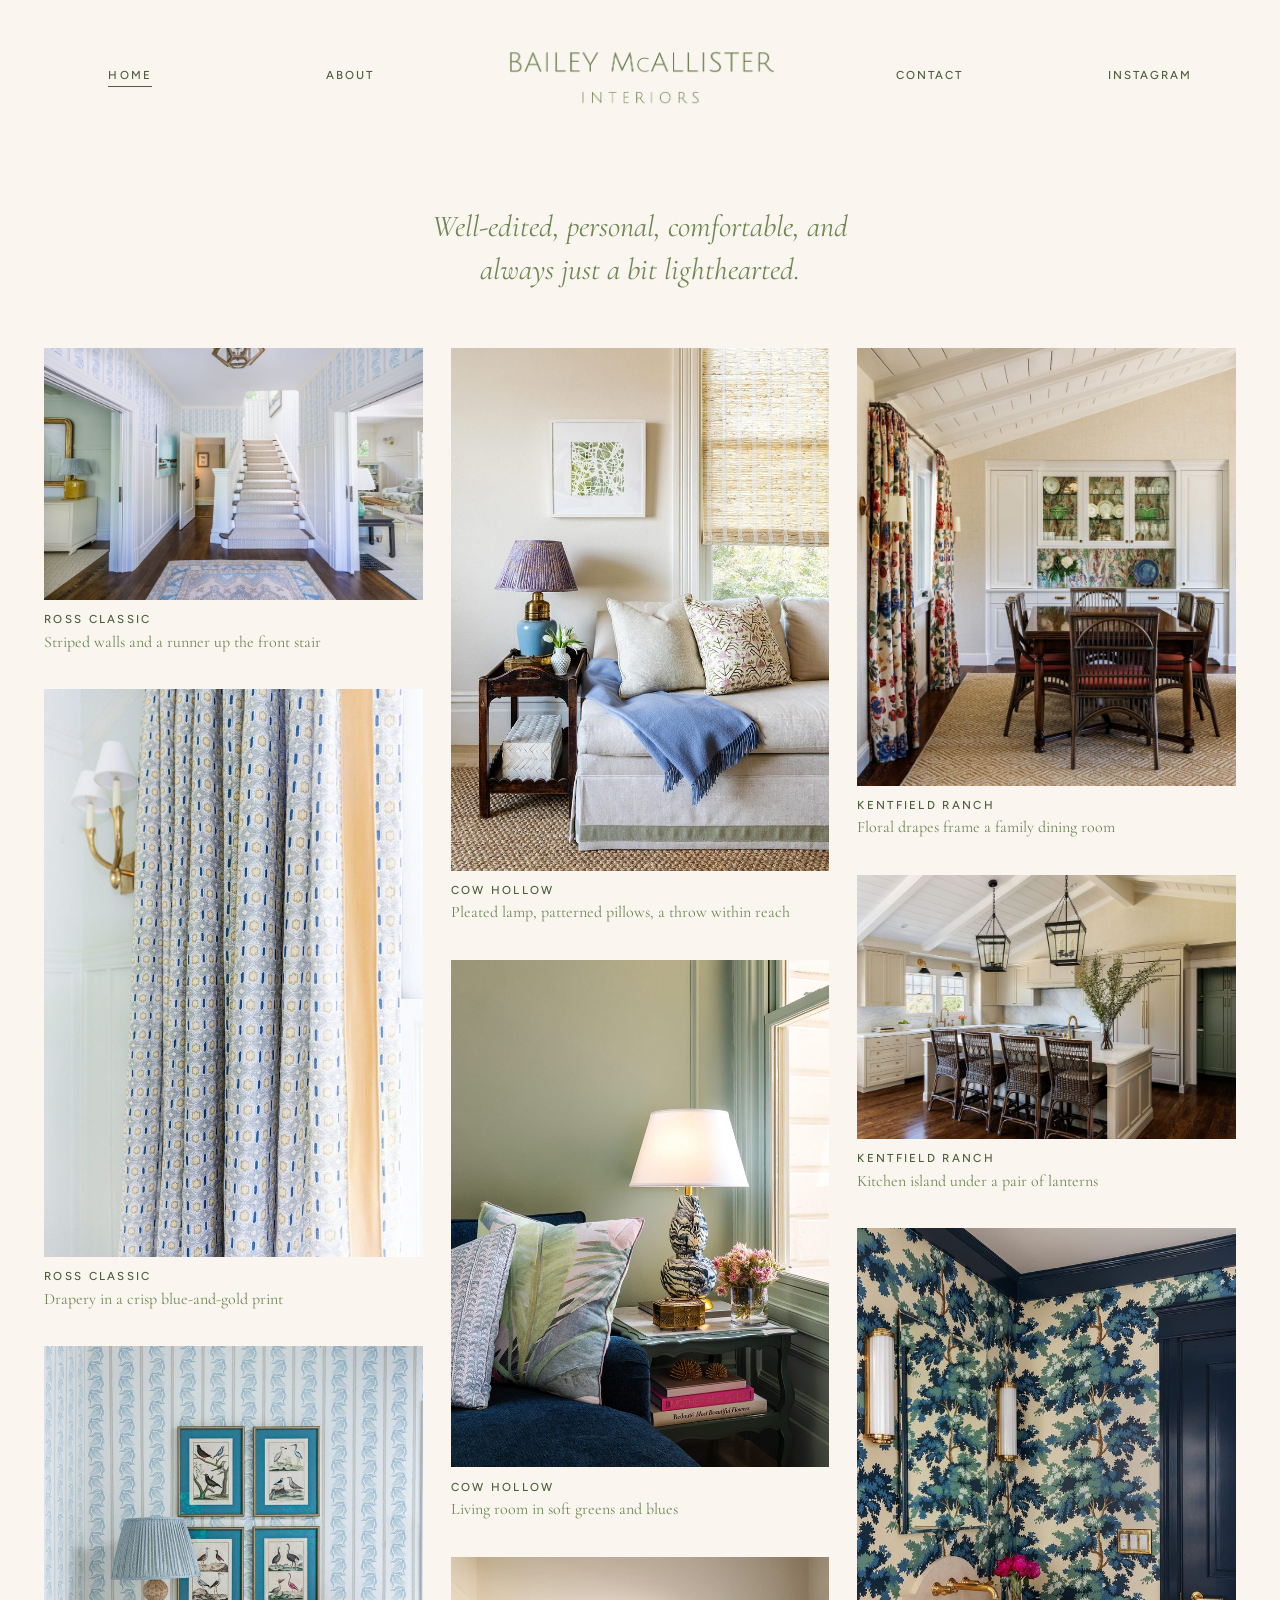
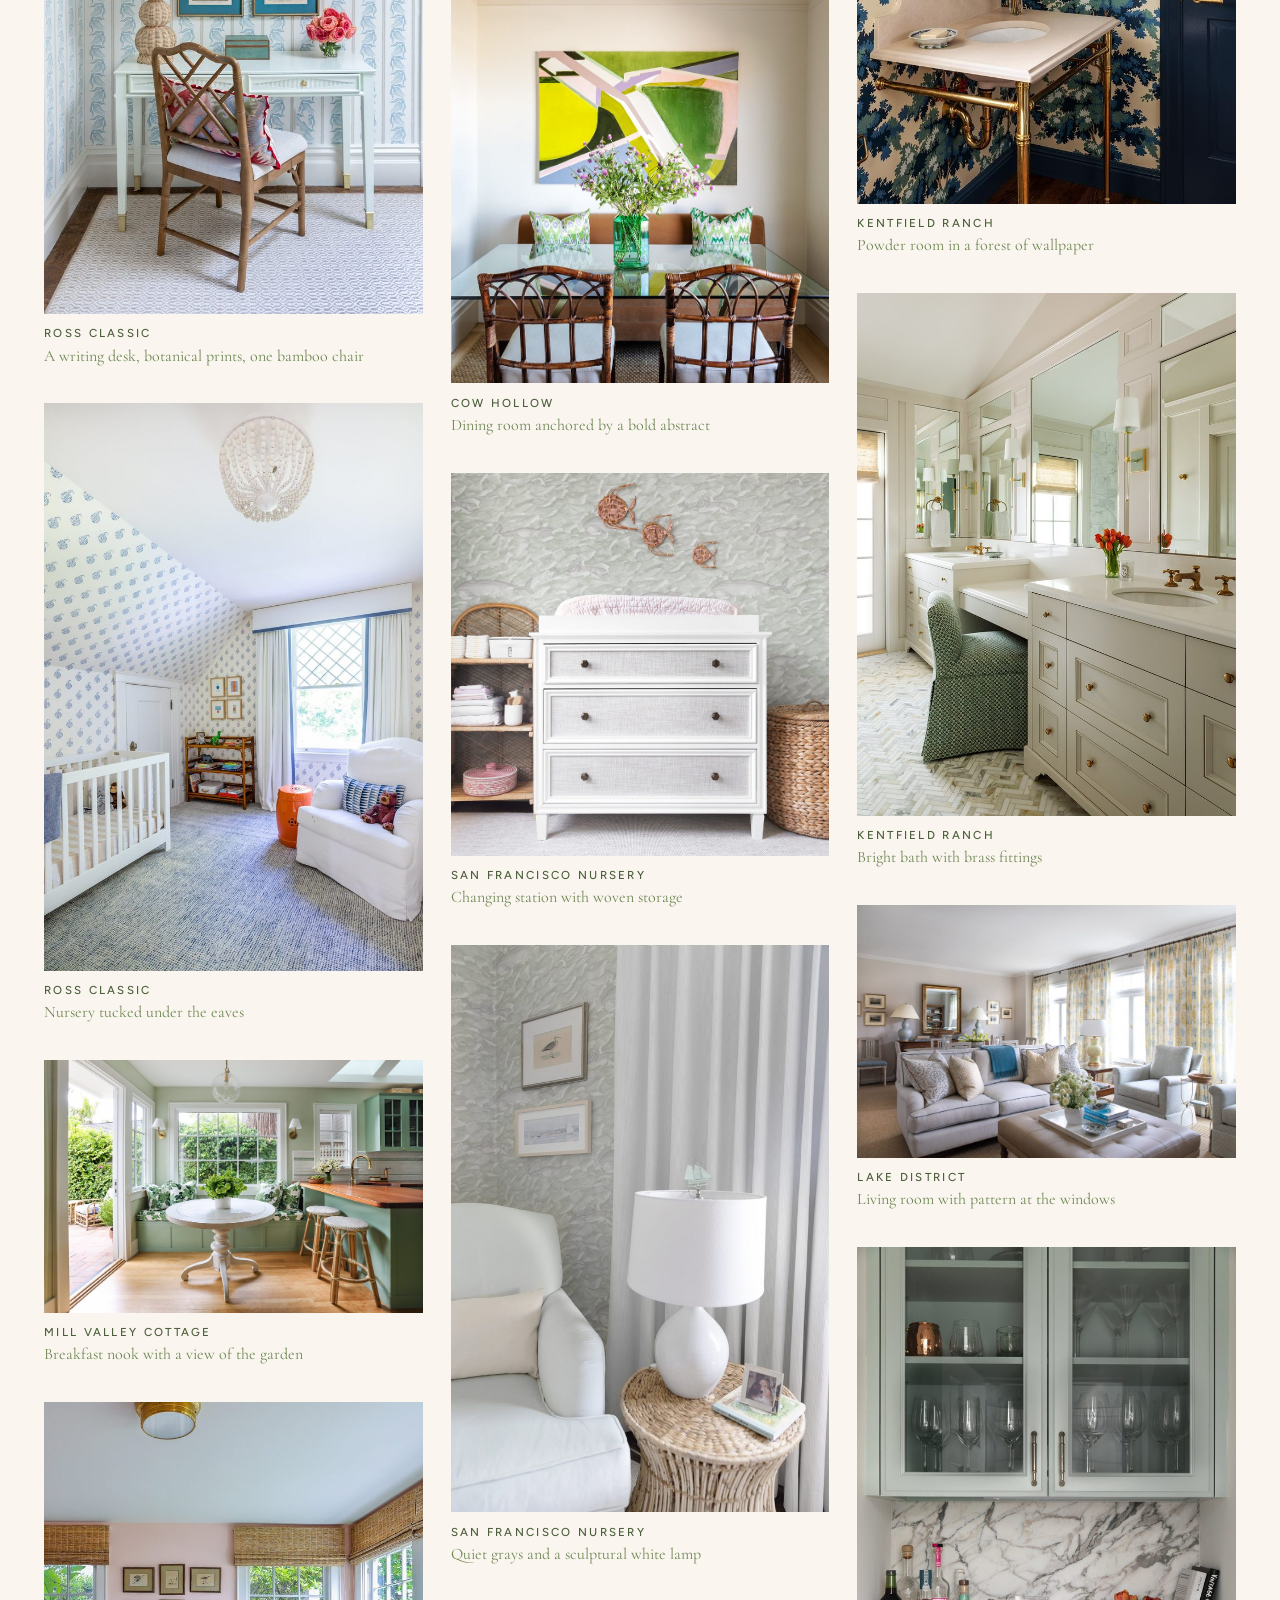
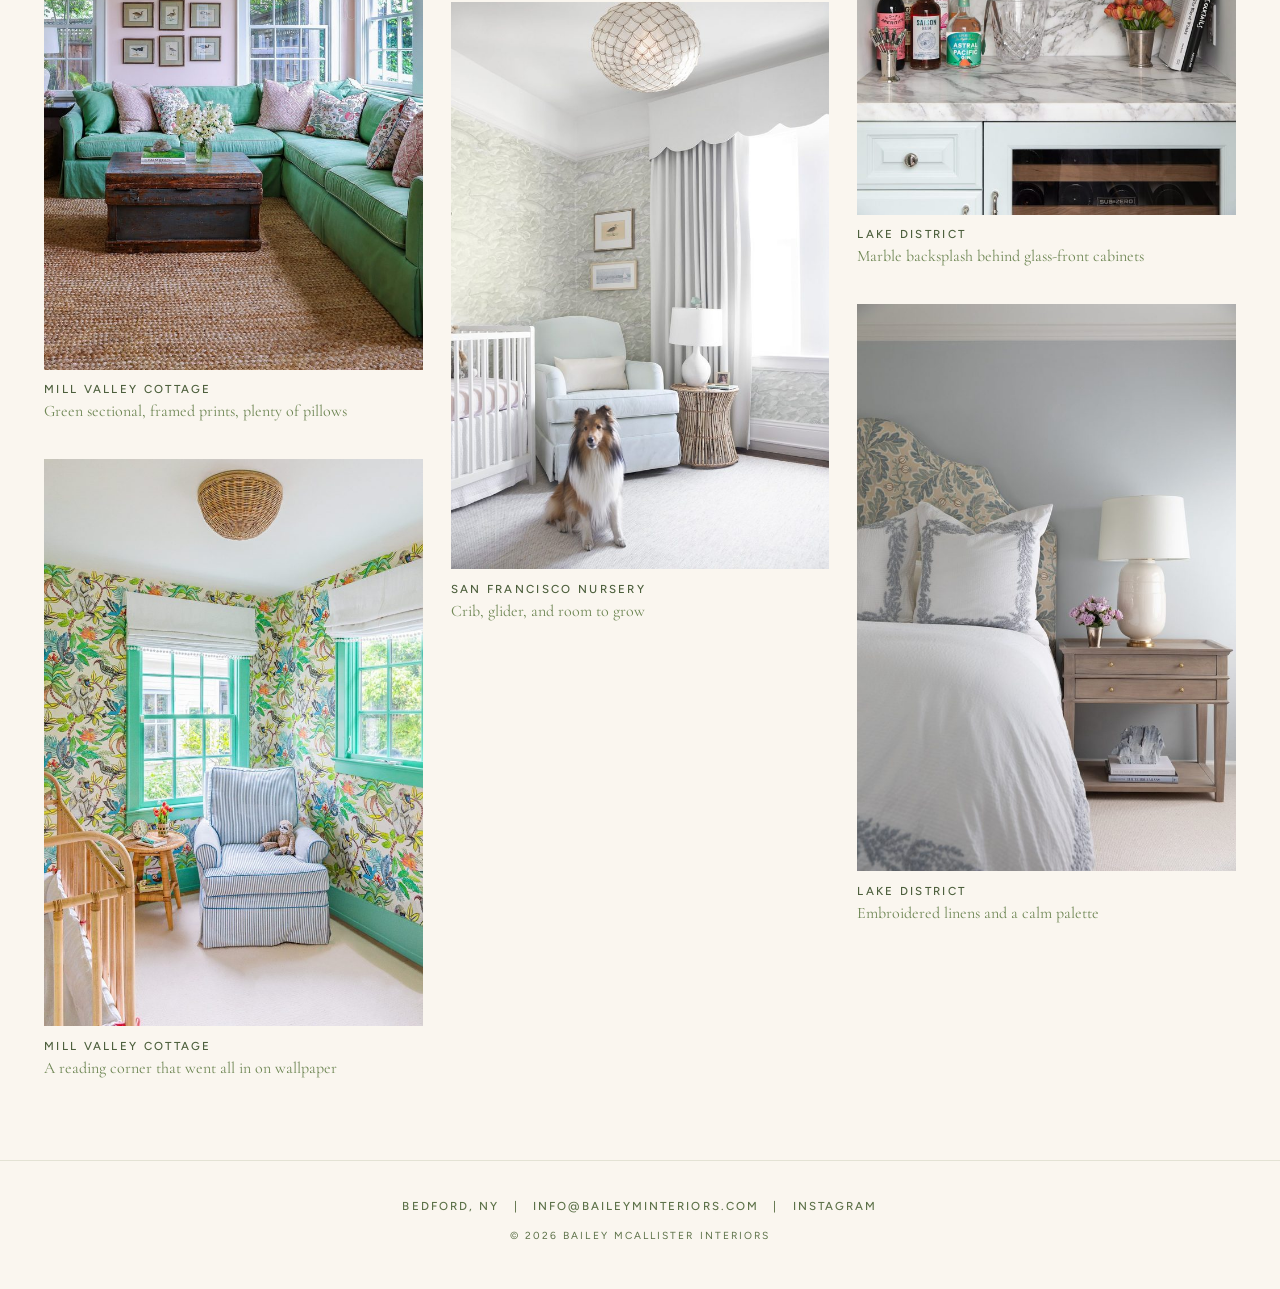
==== commit 99ab1714: "Remove remaining stray line from logo; cache-bust logo URL Co-Authored-By: Claude Opus 5.5 <noreply@" ====
--- a/index.html
+++ b/index.html
@@ -5,7 +5,7 @@
 <meta name="viewport" content="width=device-width, initial-scale=1">
 <title>Bailey McAllister Interiors</title>
 <meta name="description" content="Bailey McAllister Interiors — interior design based in Bedford, NY.">
-<link rel="icon" href="images/bmi-logo.png">
+<link rel="icon" href="images/bmi-logo.png?v=3">
 <link rel="preconnect" href="https://fonts.googleapis.com">
 <link rel="preconnect" href="https://fonts.gstatic.com" crossorigin>
 <link href="https://fonts.googleapis.com/css2?family=Cormorant+Garamond:ital,wght@0,400;1,400&family=Figtree:wght@400;500&display=swap" rel="stylesheet">
@@ -16,7 +16,7 @@
   <nav class="nav">
     <span class="slot"><a href="index.html" aria-current="page">Home</a></span>
     <span class="slot"><a href="about.html">About</a></span>
-    <a class="logo" href="index.html"><img src="images/bmi-logo.png" alt="Bailey McAllister Interiors"></a>
+    <a class="logo" href="index.html"><img src="images/bmi-logo.png?v=3" alt="Bailey McAllister Interiors"></a>
     <span class="slot"><a href="contact.html">Contact</a></span>
     <span class="slot"><a href="https://www.instagram.com/baileymcallisterinteriors/" target="_blank" rel="noopener" data-field="instagram">Instagram</a></span>
   </nav>
--- a/style.css
+++ b/style.css
@@ -1,6 +1,6 @@
 :root {
   --ink: #4c5f3c;
-  --logo: #849c68;
+  --logo: #6f8755;
   --muted: #5c7148;
   --line: #e3e2d4;
   --bg: #faf6ef;
